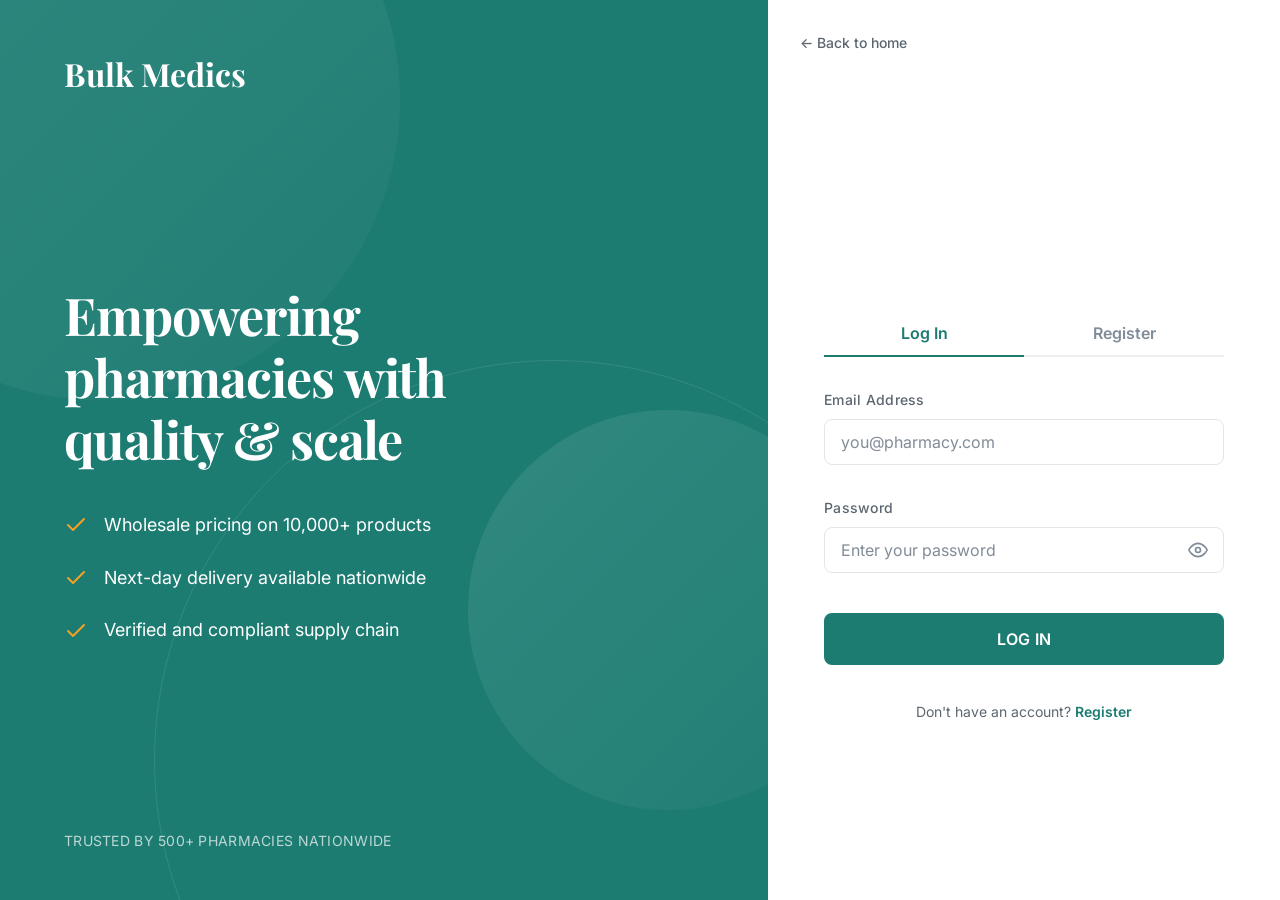
==== auth.html @ e21b6313 "feat: Bulk Medics customer platform - landing, auth & dashboard - Landing page with hero, features, " ====
<!DOCTYPE html>
<html lang="en">
<head>
  <meta charset="UTF-8">
  <meta name="viewport" content="width=device-width, initial-scale=1.0">
  <title>Authentication - Bulk Medics</title>
  <meta name="description" content="Log in or register for Bulk Medics, empowering pharmacies with quality and scale.">
  <link rel="stylesheet" href="css/variables.css">
  <link rel="stylesheet" href="css/auth.css">
</head>
<body>
  <div class="auth-layout">
    <!-- Branding Panel (Left) -->
    <div class="auth-branding">
      <div class="branding-shapes">
        <div class="shape shape-1"></div>
        <div class="shape shape-2"></div>
        <div class="shape shape-3"></div>
      </div>
      <div class="branding-content">
        <div class="branding-header">
          <a href="index.html" class="logo">
            Bulk Medics
          </a>
        </div>
        <div class="branding-main">
          <h1>Empowering pharmacies with quality &amp; scale</h1>
          <ul class="benefits-list">
            <li>
              <svg width="24" height="24" viewBox="0 0 24 24" fill="none" stroke="currentColor" stroke-width="2" stroke-linecap="round" stroke-linejoin="round"><polyline points="20 6 9 17 4 12"></polyline></svg>
              <span>Wholesale pricing on 10,000+ products</span>
            </li>
            <li>
              <svg width="24" height="24" viewBox="0 0 24 24" fill="none" stroke="currentColor" stroke-width="2" stroke-linecap="round" stroke-linejoin="round"><polyline points="20 6 9 17 4 12"></polyline></svg>
              <span>Next-day delivery available nationwide</span>
            </li>
            <li>
              <svg width="24" height="24" viewBox="0 0 24 24" fill="none" stroke="currentColor" stroke-width="2" stroke-linecap="round" stroke-linejoin="round"><polyline points="20 6 9 17 4 12"></polyline></svg>
              <span>Verified and compliant supply chain</span>
            </li>
          </ul>
        </div>
        <div class="branding-footer">
          <p>Trusted by 500+ pharmacies nationwide</p>
        </div>
      </div>
    </div>

    <!-- Form Panel (Right) -->
    <div class="auth-panel">
      <a href="index.html" class="back-link">&larr; Back to home</a>
      
      <div class="auth-form-container">
        <!-- Tabs -->
        <div class="auth-tabs">
          <button type="button" class="tab-btn active" data-target="login" id="tab-login">Log In</button>
          <button type="button" class="tab-btn" data-target="register" id="tab-register">Register</button>
          <div class="tab-indicator"></div>
        </div>

        <div class="forms-wrapper">
          <!-- Login Form -->
          <form id="login-form" class="auth-form active-form" novalidate>
            <div class="form-group">
              <label for="login-email" class="form-label">Email Address</label>
              <input type="email" id="login-email" class="form-input" placeholder="you@pharmacy.com" required>
              <div class="form-error" id="login-email-error"></div>
            </div>
            <div class="form-group">
              <label for="login-password" class="form-label">Password</label>
              <div class="password-wrapper">
                <input type="password" id="login-password" class="form-input" placeholder="Enter your password" required>
                <button type="button" class="password-toggle" tabindex="-1">
                  <svg class="icon-eye" width="20" height="20" viewBox="0 0 24 24" fill="none" stroke="currentColor" stroke-width="2" stroke-linecap="round" stroke-linejoin="round"><path d="M1 12s4-8 11-8 11 8 11 8-4 8-11 8-11-8-11-8z"></path><circle cx="12" cy="12" r="3"></circle></svg>
                  <svg class="icon-eye-off hidden" width="20" height="20" viewBox="0 0 24 24" fill="none" stroke="currentColor" stroke-width="2" stroke-linecap="round" stroke-linejoin="round"><path d="M17.94 17.94A10.07 10.07 0 0 1 12 20c-7 0-11-8-11-8a18.45 18.45 0 0 1 5.06-5.94M9.9 4.24A9.12 9.12 0 0 1 12 4c7 0 11 8 11 8a18.5 18.5 0 0 1-2.16 3.19m-6.72-1.07a3 3 0 1 1-4.24-4.24"></path><line x1="1" y1="1" x2="23" y2="23"></line></svg>
                </button>
              </div>
              <div class="form-error" id="login-password-error"></div>
            </div>
            <button type="submit" class="btn btn-primary btn-lg full-width submit-btn" id="login-submit">Log In</button>
            <p class="form-switch-text">Don't have an account? <a href="#" class="switch-to-register">Register</a></p>
          </form>

          <!-- Register Form -->
          <form id="register-form" class="auth-form" novalidate>
            <div class="form-group">
              <label for="register-name" class="form-label">Full Name</label>
              <input type="text" id="register-name" class="form-input" placeholder="Dr. John Doe" required>
              <div class="form-error" id="register-name-error"></div>
            </div>
            <div class="form-group">
              <label for="register-email" class="form-label">Email Address</label>
              <input type="email" id="register-email" class="form-input" placeholder="you@pharmacy.com" required>
              <div class="form-error" id="register-email-error"></div>
            </div>
            <div class="form-group">
              <label for="register-phone" class="form-label">Phone Number</label>
              <input type="tel" id="register-phone" class="form-input" placeholder="10-digit number" required>
              <div class="form-error" id="register-phone-error"></div>
            </div>
            <div class="form-group">
              <label for="register-password" class="form-label">Password</label>
              <div class="password-wrapper">
                <input type="password" id="register-password" class="form-input" placeholder="Min 6 characters" required>
                <button type="button" class="password-toggle" tabindex="-1">
                  <svg class="icon-eye" width="20" height="20" viewBox="0 0 24 24" fill="none" stroke="currentColor" stroke-width="2" stroke-linecap="round" stroke-linejoin="round"><path d="M1 12s4-8 11-8 11 8 11 8-4 8-11 8-11-8-11-8z"></path><circle cx="12" cy="12" r="3"></circle></svg>
                  <svg class="icon-eye-off hidden" width="20" height="20" viewBox="0 0 24 24" fill="none" stroke="currentColor" stroke-width="2" stroke-linecap="round" stroke-linejoin="round"><path d="M17.94 17.94A10.07 10.07 0 0 1 12 20c-7 0-11-8-11-8a18.45 18.45 0 0 1 5.06-5.94M9.9 4.24A9.12 9.12 0 0 1 12 4c7 0 11 8 11 8a18.5 18.5 0 0 1-2.16 3.19m-6.72-1.07a3 3 0 1 1-4.24-4.24"></path><line x1="1" y1="1" x2="23" y2="23"></line></svg>
                </button>
              </div>
              <div class="form-error" id="register-password-error"></div>
            </div>
            <div class="form-group">
              <label for="register-confirm" class="form-label">Confirm Password</label>
              <div class="password-wrapper">
                <input type="password" id="register-confirm" class="form-input" placeholder="Re-enter password" required>
                <button type="button" class="password-toggle" tabindex="-1">
                  <svg class="icon-eye" width="20" height="20" viewBox="0 0 24 24" fill="none" stroke="currentColor" stroke-width="2" stroke-linecap="round" stroke-linejoin="round"><path d="M1 12s4-8 11-8 11 8 11 8-4 8-11 8-11-8-11-8z"></path><circle cx="12" cy="12" r="3"></circle></svg>
                  <svg class="icon-eye-off hidden" width="20" height="20" viewBox="0 0 24 24" fill="none" stroke="currentColor" stroke-width="2" stroke-linecap="round" stroke-linejoin="round"><path d="M17.94 17.94A10.07 10.07 0 0 1 12 20c-7 0-11-8-11-8a18.45 18.45 0 0 1 5.06-5.94M9.9 4.24A9.12 9.12 0 0 1 12 4c7 0 11 8 11 8a18.5 18.5 0 0 1-2.16 3.19m-6.72-1.07a3 3 0 1 1-4.24-4.24"></path><line x1="1" y1="1" x2="23" y2="23"></line></svg>
                </button>
              </div>
              <div class="form-error" id="register-confirm-error"></div>
            </div>
            <button type="submit" class="btn btn-accent btn-lg full-width submit-btn" id="register-submit">Create Account</button>
            <p class="form-switch-text">Already have an account? <a href="#" class="switch-to-login">Log in</a></p>
          </form>
        </div>
      </div>
    </div>
  </div>

  <script src="js/store.js"></script>
  <script src="js/auth.js"></script>
</body>
</html>
---- css/variables.css ----
/* ============================================
   BULK MEDICS — Design System & Global Styles
   ============================================ */

@import url('https://fonts.googleapis.com/css2?family=Inter:wght@300;400;500;600;700&family=Playfair+Display:wght@500;600;700&display=swap');

/* Reset */
*, *::before, *::after {
  margin: 0;
  padding: 0;
  box-sizing: border-box;
}

:root {
  /* Colors */
  --color-primary: hsl(174, 62%, 30%);
  --color-primary-dark: hsl(174, 62%, 22%);
  --color-primary-light: hsl(174, 45%, 94%);
  --color-primary-mid: hsl(174, 40%, 85%);
  --color-accent: hsl(36, 90%, 55%);
  --color-accent-dark: hsl(36, 90%, 45%);
  --color-accent-light: hsl(36, 90%, 95%);

  --color-surface: hsl(0, 0%, 99%);
  --color-surface-alt: hsl(174, 20%, 97%);
  --color-white: #ffffff;

  --color-text: hsl(210, 20%, 15%);
  --color-text-secondary: hsl(210, 10%, 40%);
  --color-text-muted: hsl(210, 10%, 55%);
  --color-text-on-primary: #ffffff;
  --color-text-on-accent: hsl(210, 20%, 15%);

  --color-border: hsl(210, 15%, 90%);
  --color-border-light: hsl(210, 15%, 94%);

  --color-success: hsl(145, 60%, 40%);
  --color-warning: hsl(40, 90%, 50%);
  --color-error: hsl(0, 70%, 55%);
  --color-info: hsl(210, 70%, 55%);

  /* Typography */
  --font-body: 'Inter', system-ui, -apple-system, sans-serif;
  --font-heading: 'Playfair Display', Georgia, serif;

  --text-xs: 0.75rem;
  --text-sm: 0.875rem;
  --text-base: 1rem;
  --text-lg: 1.125rem;
  --text-xl: 1.25rem;
  --text-2xl: 1.5rem;
  --text-3xl: 2rem;
  --text-4xl: 2.5rem;
  --text-5xl: 3.25rem;

  --leading-tight: 1.2;
  --leading-normal: 1.6;
  --leading-relaxed: 1.8;

  --tracking-tight: -0.02em;
  --tracking-normal: 0;
  --tracking-wide: 0.02em;
  --tracking-wider: 0.05em;

  /* Spacing */
  --space-1: 0.25rem;
  --space-2: 0.5rem;
  --space-3: 0.75rem;
  --space-4: 1rem;
  --space-5: 1.25rem;
  --space-6: 1.5rem;
  --space-8: 2rem;
  --space-10: 2.5rem;
  --space-12: 3rem;
  --space-16: 4rem;
  --space-20: 5rem;
  --space-24: 6rem;

  /* Layout */
  --max-width: 1200px;
  --max-width-narrow: 800px;

  /* Borders & Radius */
  --radius-sm: 4px;
  --radius-md: 8px;
  --radius-lg: 12px;
  --radius-xl: 16px;
  --radius-full: 9999px;

  /* Shadows */
  --shadow-xs: 0 1px 2px hsla(210, 20%, 15%, 0.04);
  --shadow-sm: 0 1px 3px hsla(210, 20%, 15%, 0.06), 0 1px 2px hsla(210, 20%, 15%, 0.04);
  --shadow-md: 0 4px 6px hsla(210, 20%, 15%, 0.05), 0 2px 4px hsla(210, 20%, 15%, 0.04);
  --shadow-lg: 0 10px 15px hsla(210, 20%, 15%, 0.06), 0 4px 6px hsla(210, 20%, 15%, 0.04);
  --shadow-xl: 0 20px 25px hsla(210, 20%, 15%, 0.08), 0 8px 10px hsla(210, 20%, 15%, 0.04);

  /* Transitions */
  --transition-fast: 150ms ease;
  --transition-base: 250ms ease;
  --transition-slow: 400ms cubic-bezier(0.4, 0, 0.2, 1);
}

/* Base Elements */
html {
  scroll-behavior: smooth;
  -webkit-font-smoothing: antialiased;
  -moz-osx-font-smoothing: grayscale;
}

body {
  font-family: var(--font-body);
  font-size: var(--text-base);
  line-height: var(--leading-normal);
  color: var(--color-text);
  background-color: var(--color-surface);
}

h1, h2, h3, h4, h5, h6 {
  font-family: var(--font-heading);
  line-height: var(--leading-tight);
  letter-spacing: var(--tracking-tight);
  color: var(--color-text);
}

a {
  color: var(--color-primary);
  text-decoration: none;
  transition: color var(--transition-fast);
}

a:hover {
  color: var(--color-primary-dark);
}

img {
  max-width: 100%;
  height: auto;
  display: block;
}

ul, ol {
  list-style: none;
}

/* ---- Buttons ---- */
.btn {
  display: inline-flex;
  align-items: center;
  justify-content: center;
  gap: var(--space-2);
  padding: var(--space-3) var(--space-6);
  font-family: var(--font-body);
  font-size: var(--text-sm);
  font-weight: 600;
  letter-spacing: var(--tracking-wide);
  text-transform: uppercase;
  border: 2px solid transparent;
  border-radius: var(--radius-md);
  cursor: pointer;
  transition: all var(--transition-base);
  text-decoration: none;
  line-height: 1;
}

.btn:active { transform: scale(0.97); }

.btn-primary {
  background: var(--color-primary);
  color: var(--color-text-on-primary);
  border-color: var(--color-primary);
}
.btn-primary:hover {
  background: var(--color-primary-dark);
  border-color: var(--color-primary-dark);
  box-shadow: var(--shadow-md);
  color: var(--color-text-on-primary);
}

.btn-accent {
  background: var(--color-accent);
  color: var(--color-text-on-accent);
  border-color: var(--color-accent);
}
.btn-accent:hover {
  background: var(--color-accent-dark);
  border-color: var(--color-accent-dark);
  box-shadow: var(--shadow-md);
}

.btn-outline {
  background: transparent;
  color: var(--color-primary);
  border-color: var(--color-primary);
}
.btn-outline:hover {
  background: var(--color-primary);
  color: var(--color-text-on-primary);
}

.btn-ghost {
  background: transparent;
  color: var(--color-text-secondary);
  border-color: transparent;
}
.btn-ghost:hover {
  background: var(--color-primary-light);
  color: var(--color-primary);
}

.btn-lg {
  padding: var(--space-4) var(--space-8);
  font-size: var(--text-base);
}
.btn-sm {
  padding: var(--space-2) var(--space-4);
  font-size: var(--text-xs);
}
.btn-icon {
  width: 40px;
  height: 40px;
  padding: 0;
  border-radius: var(--radius-md);
}

/* ---- Form Elements ---- */
.form-group {
  display: flex;
  flex-direction: column;
  gap: var(--space-2);
}

.form-label {
  font-size: var(--text-sm);
  font-weight: 500;
  color: var(--color-text-secondary);
  letter-spacing: var(--tracking-wide);
}

.form-input,
.form-select,
.form-textarea {
  padding: var(--space-3) var(--space-4);
  font-family: var(--font-body);
  font-size: var(--text-base);
  color: var(--color-text);
  background: var(--color-white);
  border: 1.5px solid var(--color-border);
  border-radius: var(--radius-md);
  transition: all var(--transition-fast);
  outline: none;
  width: 100%;
}

.form-input:focus,
.form-select:focus,
.form-textarea:focus {
  border-color: var(--color-primary);
  box-shadow: 0 0 0 3px hsla(174, 62%, 30%, 0.12);
}

.form-input::placeholder {
  color: var(--color-text-muted);
}

.form-textarea {
  resize: vertical;
  min-height: 100px;
}

.form-error {
  font-size: var(--text-xs);
  color: var(--color-error);
  margin-top: var(--space-1);
}

/* ---- Cards ---- */
.card {
  background: var(--color-white);
  border-radius: var(--radius-lg);
  box-shadow: var(--shadow-sm);
  border: 1px solid var(--color-border-light);
  overflow: hidden;
  transition: all var(--transition-base);
}

.card:hover {
  box-shadow: var(--shadow-md);
}

.card-body {
  padding: var(--space-6);
}

/* ---- Badge ---- */
.badge {
  display: inline-flex;
  align-items: center;
  padding: var(--space-1) var(--space-3);
  font-size: var(--text-xs);
  font-weight: 600;
  letter-spacing: var(--tracking-wide);
  border-radius: var(--radius-full);
  text-transform: uppercase;
}

.badge-success { background: hsla(145, 60%, 40%, 0.1); color: var(--color-success); }
.badge-warning { background: hsla(40, 90%, 50%, 0.1); color: var(--color-warning); }
.badge-error { background: hsla(0, 70%, 55%, 0.1); color: var(--color-error); }
.badge-info { background: hsla(210, 70%, 55%, 0.1); color: var(--color-info); }
.badge-primary { background: var(--color-primary-light); color: var(--color-primary); }

/* ---- Layout Utilities ---- */
.container {
  width: 100%;
  max-width: var(--max-width);
  margin: 0 auto;
  padding: 0 var(--space-6);
}

.section {
  padding: var(--space-24) 0;
}

.section-title {
  font-size: var(--text-3xl);
  font-weight: 700;
  margin-bottom: var(--space-3);
}

.section-subtitle {
  font-size: var(--text-lg);
  color: var(--color-text-muted);
  max-width: 600px;
  line-height: var(--leading-relaxed);
}

.text-center { text-align: center; }
.mx-auto { margin-left: auto; margin-right: auto; }

/* ---- Scroll Reveal Animations ---- */
.reveal {
  opacity: 0;
  transform: translateY(30px);
  transition: opacity 0.7s ease, transform 0.7s ease;
}

.reveal.visible {
  opacity: 1;
  transform: translateY(0);
}

/* ---- Toast Notifications ---- */
.toast-container {
  position: fixed;
  top: var(--space-6);
  right: var(--space-6);
  z-index: 10000;
  display: flex;
  flex-direction: column;
  gap: var(--space-3);
  pointer-events: none;
}

.toast {
  pointer-events: auto;
  padding: var(--space-4) var(--space-6);
  border-radius: var(--radius-md);
  background: var(--color-white);
  box-shadow: var(--shadow-xl);
  border-left: 4px solid var(--color-primary);
  font-size: var(--text-sm);
  font-weight: 500;
  animation: toastIn 0.4s ease;
  max-width: 380px;
}

.toast.toast-success { border-left-color: var(--color-success); }
.toast.toast-error { border-left-color: var(--color-error); }
.toast.toast-warning { border-left-color: var(--color-warning); }

.toast.removing {
  animation: toastOut 0.3s ease forwards;
}

@keyframes toastIn {
  from { opacity: 0; transform: translateX(100px); }
  to { opacity: 1; transform: translateX(0); }
}

@keyframes toastOut {
  from { opacity: 1; transform: translateX(0); }
  to { opacity: 0; transform: translateX(100px); }
}

/* ---- Modal Overlay ---- */
.modal-overlay {
  position: fixed;
  inset: 0;
  background: hsla(210, 20%, 15%, 0.5);
  backdrop-filter: blur(4px);
  z-index: 9000;
  display: flex;
  align-items: center;
  justify-content: center;
  opacity: 0;
  visibility: hidden;
  transition: all var(--transition-base);
}

.modal-overlay.active {
  opacity: 1;
  visibility: visible;
}

.modal {
  background: var(--color-white);
  border-radius: var(--radius-xl);
  box-shadow: var(--shadow-xl);
  width: 90%;
  max-width: 560px;
  max-height: 90vh;
  overflow-y: auto;
  transform: scale(0.92) translateY(20px);
  transition: transform var(--transition-slow);
}

.modal-overlay.active .modal {
  transform: scale(1) translateY(0);
}

.modal-header {
  padding: var(--space-6) var(--space-6) 0;
  display: flex;
  justify-content: space-between;
  align-items: center;
}

.modal-header h3 {
  font-size: var(--text-xl);
  font-weight: 700;
}

.modal-body {
  padding: var(--space-6);
}

.modal-footer {
  padding: 0 var(--space-6) var(--space-6);
  display: flex;
  gap: var(--space-3);
  justify-content: flex-end;
}

.modal-close {
  background: none;
  border: none;
  cursor: pointer;
  color: var(--color-text-muted);
  padding: var(--space-2);
  border-radius: var(--radius-sm);
  transition: all var(--transition-fast);
  display: flex;
  align-items: center;
  justify-content: center;
}

.modal-close:hover {
  background: var(--color-surface-alt);
  color: var(--color-text);
}

/* ---- Responsive ---- */
@media (max-width: 768px) {
  :root {
    --text-5xl: 2.25rem;
    --text-4xl: 2rem;
    --text-3xl: 1.75rem;
  }

  .section {
    padding: var(--space-16) 0;
  }

  .container {
    padding: 0 var(--space-4);
  }

  .modal {
    width: 95%;
  }
}
---- css/auth.css ----
/* ============================================
   BULK MEDICS — Auth Page Styles
   ============================================ */

body {
  margin: 0;
  overflow-x: hidden;
}

.auth-layout {
  display: flex;
  min-height: 100vh;
  width: 100%;
}

/* ---- Branding Panel (Left - 60%) ---- */
.auth-branding {
  flex: 0 0 60%;
  background: var(--color-primary);
  color: var(--color-text-on-primary);
  position: relative;
  overflow: hidden;
  display: flex;
  flex-direction: column;
  padding: var(--space-12) var(--space-16);
  z-index: 1;
}

/* Subtle abstract pattern/shapes */
.branding-shapes {
  position: absolute;
  inset: 0;
  z-index: -1;
  overflow: hidden;
}

.shape {
  position: absolute;
  border-radius: 50%;
  background: linear-gradient(135deg, hsla(174, 45%, 94%, 0.1), hsla(174, 45%, 94%, 0.02));
}

.shape-1 {
  width: 600px;
  height: 600px;
  top: -200px;
  left: -200px;
}

.shape-2 {
  width: 400px;
  height: 400px;
  bottom: 10%;
  right: -100px;
}

.shape-3 {
  width: 800px;
  height: 800px;
  top: 40%;
  left: 20%;
  border: 1px solid hsla(174, 45%, 94%, 0.1);
  background: transparent;
}

.branding-content {
  display: flex;
  flex-direction: column;
  height: 100%;
  z-index: 2;
}

.branding-header .logo {
  font-family: var(--font-heading);
  font-size: var(--text-3xl);
  font-weight: 700;
  color: var(--color-white);
  text-decoration: none;
}

.branding-main {
  flex-grow: 1;
  display: flex;
  flex-direction: column;
  justify-content: center;
  max-width: 500px;
}

.branding-main h1 {
  font-size: var(--text-5xl);
  color: var(--color-white);
  margin-bottom: var(--space-10);
  line-height: var(--leading-tight);
}

.benefits-list {
  display: flex;
  flex-direction: column;
  gap: var(--space-6);
}

.benefits-list li {
  display: flex;
  align-items: center;
  gap: var(--space-4);
  font-size: var(--text-lg);
}

.benefits-list svg {
  color: var(--color-accent);
  flex-shrink: 0;
}

.branding-footer p {
  font-size: var(--text-sm);
  color: hsla(0, 0%, 100%, 0.7);
  letter-spacing: var(--tracking-wide);
  text-transform: uppercase;
}

/* ---- Form Panel (Right - 40%) ---- */
.auth-panel {
  flex: 0 0 40%;
  background: var(--color-white);
  display: flex;
  flex-direction: column;
  position: relative;
  padding: var(--space-8);
  min-height: 100vh;
}

.back-link {
  font-size: var(--text-sm);
  color: var(--color-text-secondary);
  font-weight: 500;
  display: inline-block;
  margin-bottom: auto;
}

.back-link:hover {
  color: var(--color-primary);
}

.auth-form-container {
  width: 100%;
  max-width: 400px;
  margin: auto;
  padding: var(--space-8) 0;
}

/* ---- Tabs ---- */
.auth-tabs {
  display: flex;
  position: relative;
  margin-bottom: var(--space-8);
  border-bottom: 2px solid var(--color-border-light);
}

.tab-btn {
  flex: 1;
  background: none;
  border: none;
  padding: var(--space-3) 0;
  font-family: var(--font-body);
  font-size: var(--text-base);
  font-weight: 600;
  color: var(--color-text-muted);
  cursor: pointer;
  transition: color var(--transition-fast);
}

.tab-btn.active {
  color: var(--color-primary);
}

.tab-indicator {
  position: absolute;
  bottom: -2px;
  left: 0;
  height: 2px;
  width: 50%;
  background: var(--color-primary);
  transition: transform var(--transition-base);
}

.tab-btn[data-target="register"].active ~ .tab-indicator {
  transform: translateX(100%);
}

/* ---- Forms ---- */
.forms-wrapper {
  position: relative;
  overflow: hidden;
}

.auth-form {
  display: flex;
  flex-direction: column;
  gap: var(--space-5);
  opacity: 0;
  visibility: hidden;
  position: absolute;
  top: 0;
  left: 0;
  width: 100%;
  transition: opacity 0.3s ease, transform 0.3s ease, visibility 0s linear 0.3s;
  transform: translateX(20px);
}

.auth-form.active-form {
  opacity: 1;
  visibility: visible;
  position: relative;
  transform: translateX(0);
  transition: opacity 0.3s ease, transform 0.3s ease, visibility 0s linear;
}

.auth-form:not(.active-form) {
  pointer-events: none;
}

.full-width {
  width: 100%;
  margin-top: var(--space-2);
}

.form-switch-text {
  text-align: center;
  font-size: var(--text-sm);
  color: var(--color-text-secondary);
  margin-top: var(--space-4);
}

.form-switch-text a {
  font-weight: 600;
}

/* ---- Password Toggle ---- */
.password-wrapper {
  position: relative;
  display: flex;
  align-items: center;
}

.password-wrapper .form-input {
  padding-right: var(--space-12);
}

.password-toggle {
  position: absolute;
  right: var(--space-3);
  background: none;
  border: none;
  color: var(--color-text-muted);
  cursor: pointer;
  padding: var(--space-1);
  display: flex;
  align-items: center;
  justify-content: center;
  transition: color var(--transition-fast);
}

.password-toggle:hover, .password-toggle:focus {
  color: var(--color-text);
  outline: none;
}

.password-toggle svg {
  pointer-events: none;
}

.hidden {
  display: none !important;
}

/* Loading State for Buttons */
.submit-btn {
  position: relative;
}

.submit-btn.loading {
  color: transparent !important;
  pointer-events: none;
}

.submit-btn.loading::after {
  content: "";
  position: absolute;
  width: 20px;
  height: 20px;
  border: 2px solid rgba(255, 255, 255, 0.3);
  border-radius: 50%;
  border-top-color: #fff;
  animation: spin 0.8s linear infinite;
  top: 50%;
  left: 50%;
  transform: translate(-50%, -50%);
}

@keyframes spin {
  to { transform: translate(-50%, -50%) rotate(360deg); }
}

/* Input error state */
.form-input.error {
  border-color: var(--color-error);
  box-shadow: 0 0 0 3px hsla(0, 70%, 55%, 0.1);
}

/* ---- Responsive ---- */
@media (max-width: 900px) {
  .auth-branding {
    flex: 0 0 50%;
    padding: var(--space-8);
  }
  .auth-panel {
    flex: 0 0 50%;
    padding: var(--space-6);
  }
}

@media (max-width: 768px) {
  .auth-layout {
    flex-direction: column;
  }
  
  .auth-branding {
    flex: none;
    padding: var(--space-8) var(--space-6);
    min-height: auto;
  }
  
  .branding-main h1 {
    font-size: var(--text-3xl);
    margin-bottom: var(--space-6);
  }
  
  .benefits-list {
    display: none; /* Hide on mobile to save space */
  }
  
  .branding-footer {
    display: none;
  }
  
  .auth-panel {
    flex: 1;
    border-radius: var(--radius-xl) var(--radius-xl) 0 0;
    margin-top: -20px;
    z-index: 2;
    padding: var(--space-8) var(--space-6);
  }
  
  .back-link {
    position: absolute;
    top: var(--space-4);
    right: var(--space-6);
  }
}
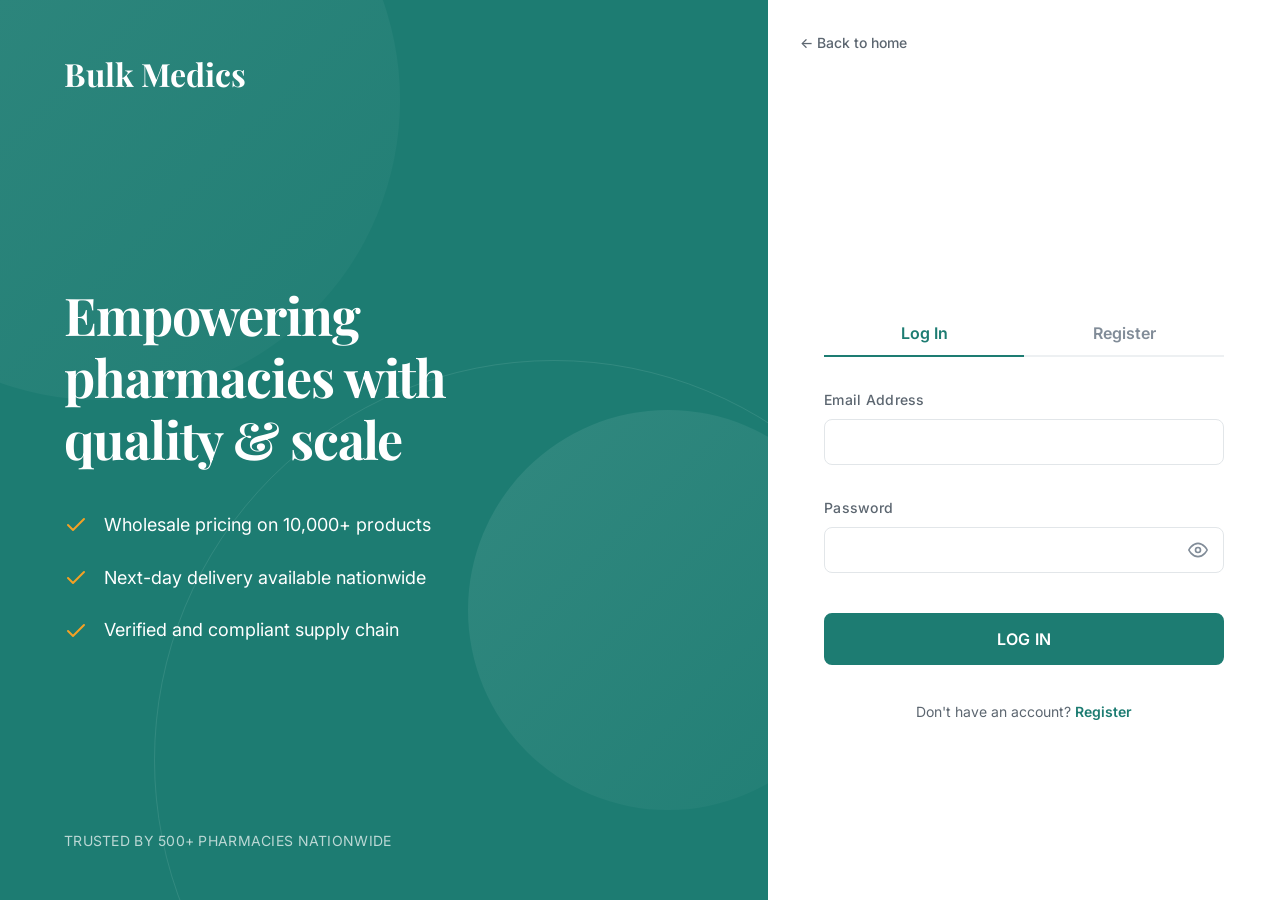
==== commit 0c972c3b: "fix: remove all example/placeholder text from forms and testimonials" ====
--- a/auth.html
+++ b/auth.html
@@ -63,13 +63,13 @@
           <form id="login-form" class="auth-form active-form" novalidate>
             <div class="form-group">
               <label for="login-email" class="form-label">Email Address</label>
-              <input type="email" id="login-email" class="form-input" placeholder="you@pharmacy.com" required>
+              <input type="email" id="login-email" class="form-input" placeholder="" required>
               <div class="form-error" id="login-email-error"></div>
             </div>
             <div class="form-group">
               <label for="login-password" class="form-label">Password</label>
               <div class="password-wrapper">
-                <input type="password" id="login-password" class="form-input" placeholder="Enter your password" required>
+                <input type="password" id="login-password" class="form-input" placeholder="" required>
                 <button type="button" class="password-toggle" tabindex="-1">
                   <svg class="icon-eye" width="20" height="20" viewBox="0 0 24 24" fill="none" stroke="currentColor" stroke-width="2" stroke-linecap="round" stroke-linejoin="round"><path d="M1 12s4-8 11-8 11 8 11 8-4 8-11 8-11-8-11-8z"></path><circle cx="12" cy="12" r="3"></circle></svg>
                   <svg class="icon-eye-off hidden" width="20" height="20" viewBox="0 0 24 24" fill="none" stroke="currentColor" stroke-width="2" stroke-linecap="round" stroke-linejoin="round"><path d="M17.94 17.94A10.07 10.07 0 0 1 12 20c-7 0-11-8-11-8a18.45 18.45 0 0 1 5.06-5.94M9.9 4.24A9.12 9.12 0 0 1 12 4c7 0 11 8 11 8a18.5 18.5 0 0 1-2.16 3.19m-6.72-1.07a3 3 0 1 1-4.24-4.24"></path><line x1="1" y1="1" x2="23" y2="23"></line></svg>
@@ -85,23 +85,23 @@
           <form id="register-form" class="auth-form" novalidate>
             <div class="form-group">
               <label for="register-name" class="form-label">Full Name</label>
-              <input type="text" id="register-name" class="form-input" placeholder="Dr. John Doe" required>
+              <input type="text" id="register-name" class="form-input" placeholder="" required>
               <div class="form-error" id="register-name-error"></div>
             </div>
             <div class="form-group">
               <label for="register-email" class="form-label">Email Address</label>
-              <input type="email" id="register-email" class="form-input" placeholder="you@pharmacy.com" required>
+              <input type="email" id="register-email" class="form-input" placeholder="" required>
               <div class="form-error" id="register-email-error"></div>
             </div>
             <div class="form-group">
               <label for="register-phone" class="form-label">Phone Number</label>
-              <input type="tel" id="register-phone" class="form-input" placeholder="10-digit number" required>
+              <input type="tel" id="register-phone" class="form-input" placeholder="" required>
               <div class="form-error" id="register-phone-error"></div>
             </div>
             <div class="form-group">
               <label for="register-password" class="form-label">Password</label>
               <div class="password-wrapper">
-                <input type="password" id="register-password" class="form-input" placeholder="Min 6 characters" required>
+                <input type="password" id="register-password" class="form-input" placeholder="" required>
                 <button type="button" class="password-toggle" tabindex="-1">
                   <svg class="icon-eye" width="20" height="20" viewBox="0 0 24 24" fill="none" stroke="currentColor" stroke-width="2" stroke-linecap="round" stroke-linejoin="round"><path d="M1 12s4-8 11-8 11 8 11 8-4 8-11 8-11-8-11-8z"></path><circle cx="12" cy="12" r="3"></circle></svg>
                   <svg class="icon-eye-off hidden" width="20" height="20" viewBox="0 0 24 24" fill="none" stroke="currentColor" stroke-width="2" stroke-linecap="round" stroke-linejoin="round"><path d="M17.94 17.94A10.07 10.07 0 0 1 12 20c-7 0-11-8-11-8a18.45 18.45 0 0 1 5.06-5.94M9.9 4.24A9.12 9.12 0 0 1 12 4c7 0 11 8 11 8a18.5 18.5 0 0 1-2.16 3.19m-6.72-1.07a3 3 0 1 1-4.24-4.24"></path><line x1="1" y1="1" x2="23" y2="23"></line></svg>
@@ -112,7 +112,7 @@
             <div class="form-group">
               <label for="register-confirm" class="form-label">Confirm Password</label>
               <div class="password-wrapper">
-                <input type="password" id="register-confirm" class="form-input" placeholder="Re-enter password" required>
+                <input type="password" id="register-confirm" class="form-input" placeholder="" required>
                 <button type="button" class="password-toggle" tabindex="-1">
                   <svg class="icon-eye" width="20" height="20" viewBox="0 0 24 24" fill="none" stroke="currentColor" stroke-width="2" stroke-linecap="round" stroke-linejoin="round"><path d="M1 12s4-8 11-8 11 8 11 8-4 8-11 8-11-8-11-8z"></path><circle cx="12" cy="12" r="3"></circle></svg>
                   <svg class="icon-eye-off hidden" width="20" height="20" viewBox="0 0 24 24" fill="none" stroke="currentColor" stroke-width="2" stroke-linecap="round" stroke-linejoin="round"><path d="M17.94 17.94A10.07 10.07 0 0 1 12 20c-7 0-11-8-11-8a18.45 18.45 0 0 1 5.06-5.94M9.9 4.24A9.12 9.12 0 0 1 12 4c7 0 11 8 11 8a18.5 18.5 0 0 1-2.16 3.19m-6.72-1.07a3 3 0 1 1-4.24-4.24"></path><line x1="1" y1="1" x2="23" y2="23"></line></svg>
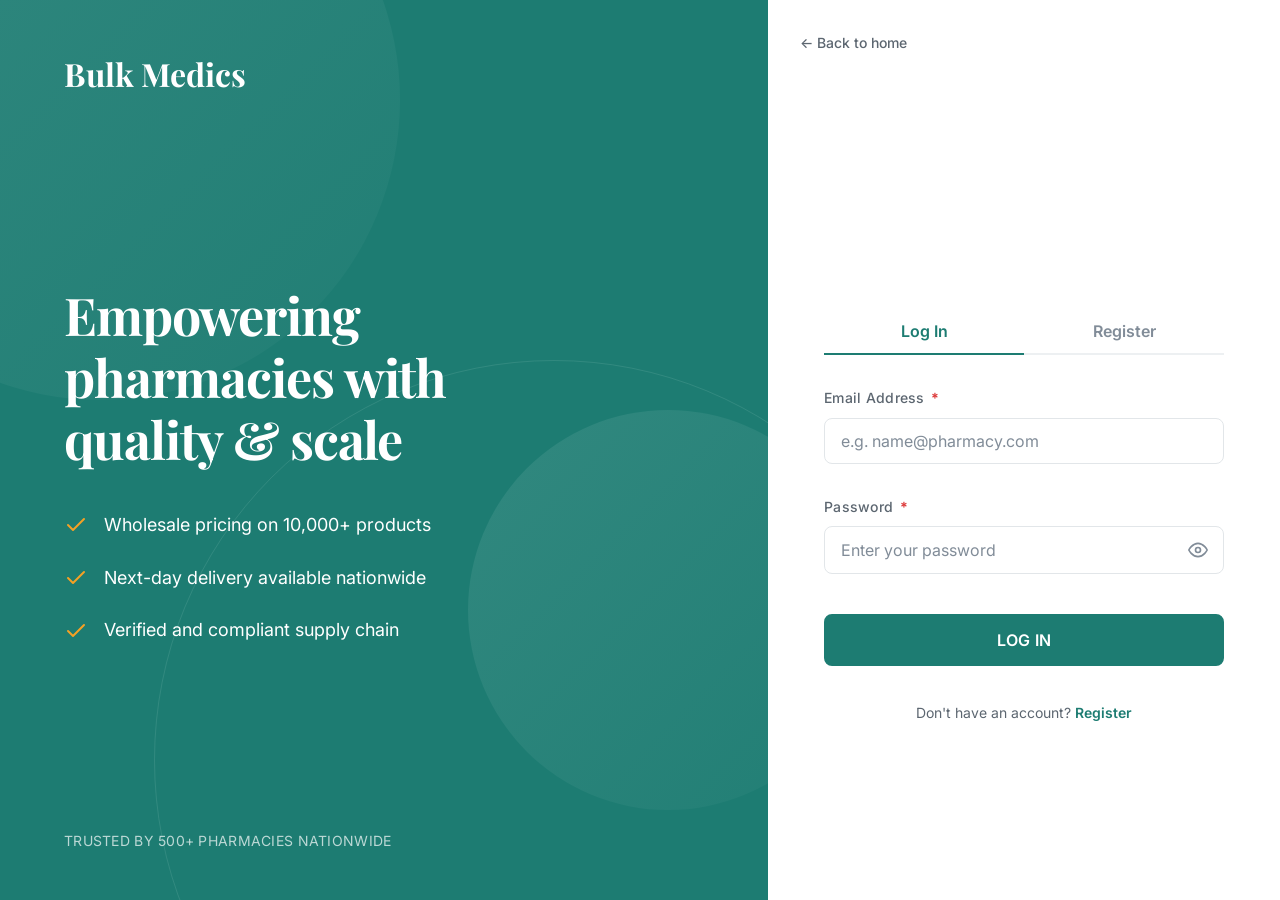
==== commit a1489d20: "Add international country code selector, WhatsApp number field, and mandatory field validation - Add" ====
--- a/auth.html
+++ b/auth.html
@@ -62,14 +62,14 @@
           <!-- Login Form -->
           <form id="login-form" class="auth-form active-form" novalidate>
             <div class="form-group">
-              <label for="login-email" class="form-label">Email Address</label>
-              <input type="email" id="login-email" class="form-input" placeholder="" required>
+              <label for="login-email" class="form-label">Email Address <span class="required-star">*</span></label>
+              <input type="email" id="login-email" class="form-input" placeholder="e.g. name@pharmacy.com" required>
               <div class="form-error" id="login-email-error"></div>
             </div>
             <div class="form-group">
-              <label for="login-password" class="form-label">Password</label>
+              <label for="login-password" class="form-label">Password <span class="required-star">*</span></label>
               <div class="password-wrapper">
-                <input type="password" id="login-password" class="form-input" placeholder="" required>
+                <input type="password" id="login-password" class="form-input" placeholder="Enter your password" required>
                 <button type="button" class="password-toggle" tabindex="-1">
                   <svg class="icon-eye" width="20" height="20" viewBox="0 0 24 24" fill="none" stroke="currentColor" stroke-width="2" stroke-linecap="round" stroke-linejoin="round"><path d="M1 12s4-8 11-8 11 8 11 8-4 8-11 8-11-8-11-8z"></path><circle cx="12" cy="12" r="3"></circle></svg>
                   <svg class="icon-eye-off hidden" width="20" height="20" viewBox="0 0 24 24" fill="none" stroke="currentColor" stroke-width="2" stroke-linecap="round" stroke-linejoin="round"><path d="M17.94 17.94A10.07 10.07 0 0 1 12 20c-7 0-11-8-11-8a18.45 18.45 0 0 1 5.06-5.94M9.9 4.24A9.12 9.12 0 0 1 12 4c7 0 11 8 11 8a18.5 18.5 0 0 1-2.16 3.19m-6.72-1.07a3 3 0 1 1-4.24-4.24"></path><line x1="1" y1="1" x2="23" y2="23"></line></svg>
@@ -84,24 +84,90 @@
           <!-- Register Form -->
           <form id="register-form" class="auth-form" novalidate>
             <div class="form-group">
-              <label for="register-name" class="form-label">Full Name</label>
-              <input type="text" id="register-name" class="form-input" placeholder="" required>
+              <label for="register-name" class="form-label">Full Name <span class="required-star">*</span></label>
+              <input type="text" id="register-name" class="form-input" placeholder="e.g. Dr. Rajesh Patel" required>
               <div class="form-error" id="register-name-error"></div>
             </div>
             <div class="form-group">
-              <label for="register-email" class="form-label">Email Address</label>
-              <input type="email" id="register-email" class="form-input" placeholder="" required>
+              <label for="register-email" class="form-label">Email Address <span class="required-star">*</span></label>
+              <input type="email" id="register-email" class="form-input" placeholder="e.g. rajesh@patelpharmacy.com" required>
               <div class="form-error" id="register-email-error"></div>
             </div>
             <div class="form-group">
-              <label for="register-phone" class="form-label">Phone Number</label>
-              <input type="tel" id="register-phone" class="form-input" placeholder="" required>
+              <label for="register-phone" class="form-label">Phone Number <span class="required-star">*</span></label>
+              <div class="phone-input-group">
+                <select id="register-phone-code" class="country-code-select" aria-label="Phone Country Code" required>
+                  <option value="+91" selected>🇮🇳 +91 (IN)</option>
+                  <option value="+1">🇺🇸 +1 (US)</option>
+                  <option value="+44">🇬🇧 +44 (UK)</option>
+                  <option value="+971">🇦🇪 +971 (AE)</option>
+                  <option value="+966">🇸🇦 +966 (SA)</option>
+                  <option value="+65">🇸🇬 +65 (SG)</option>
+                  <option value="+61">🇦🇺 +61 (AU)</option>
+                  <option value="+1">🇨🇦 +1 (CA)</option>
+                  <option value="+49">🇩🇪 +49 (DE)</option>
+                  <option value="+33">🇫🇷 +33 (FR)</option>
+                  <option value="+81">🇯🇵 +81 (JP)</option>
+                  <option value="+27">🇿🇦 +27 (ZA)</option>
+                  <option value="+234">🇳🇬 +234 (NG)</option>
+                  <option value="+55">🇧🇷 +55 (BR)</option>
+                  <option value="+60">🇲🇾 +60 (MY)</option>
+                  <option value="+62">🇮🇩 +62 (ID)</option>
+                  <option value="+880">🇧🇩 +880 (BD)</option>
+                  <option value="+94">🇱🇰 +94 (LK)</option>
+                  <option value="+977">🇳🇵 +977 (NP)</option>
+                  <option value="+92">🇵🇰 +92 (PK)</option>
+                  <option value="+254">🇰🇪 +254 (KE)</option>
+                  <option value="+63">🇵🇭 +63 (PH)</option>
+                  <option value="+34">🇪🇸 +34 (ES)</option>
+                  <option value="+39">🇮🇹 +39 (IT)</option>
+                  <option value="+86">🇨🇳 +86 (CN)</option>
+                </select>
+                <input type="tel" id="register-phone" class="form-input phone-number-input" placeholder="e.g. 9876543210" required>
+              </div>
               <div class="form-error" id="register-phone-error"></div>
             </div>
             <div class="form-group">
-              <label for="register-password" class="form-label">Password</label>
+              <div class="label-with-action">
+                <label for="register-whatsapp" class="form-label">WhatsApp Number <span class="required-star">*</span></label>
+                <button type="button" class="btn-copy-phone" id="btn-same-as-phone">Same as phone</button>
+              </div>
+              <div class="phone-input-group">
+                <select id="register-whatsapp-code" class="country-code-select" aria-label="WhatsApp Country Code" required>
+                  <option value="+91" selected>🇮🇳 +91 (IN)</option>
+                  <option value="+1">🇺🇸 +1 (US)</option>
+                  <option value="+44">🇬🇧 +44 (UK)</option>
+                  <option value="+971">🇦🇪 +971 (AE)</option>
+                  <option value="+966">🇸🇦 +966 (SA)</option>
+                  <option value="+65">🇸🇬 +65 (SG)</option>
+                  <option value="+61">🇦🇺 +61 (AU)</option>
+                  <option value="+1">🇨🇦 +1 (CA)</option>
+                  <option value="+49">🇩🇪 +49 (DE)</option>
+                  <option value="+33">🇫🇷 +33 (FR)</option>
+                  <option value="+81">🇯🇵 +81 (JP)</option>
+                  <option value="+27">🇿🇦 +27 (ZA)</option>
+                  <option value="+234">🇳🇬 +234 (NG)</option>
+                  <option value="+55">🇧🇷 +55 (BR)</option>
+                  <option value="+60">🇲🇾 +60 (MY)</option>
+                  <option value="+62">🇮🇩 +62 (ID)</option>
+                  <option value="+880">🇧🇩 +880 (BD)</option>
+                  <option value="+94">🇱🇰 +94 (LK)</option>
+                  <option value="+977">🇳🇵 +977 (NP)</option>
+                  <option value="+92">🇵🇰 +92 (PK)</option>
+                  <option value="+254">🇰🇪 +254 (KE)</option>
+                  <option value="+63">🇵🇭 +63 (PH)</option>
+                  <option value="+34">🇪🇸 +34 (ES)</option>
+                  <option value="+39">🇮🇹 +39 (IT)</option>
+                  <option value="+86">🇨🇳 +86 (CN)</option>
+                </select>
+                <input type="tel" id="register-whatsapp" class="form-input phone-number-input" placeholder="e.g. 9876543210" required>
+              </div>
+              <div class="form-error" id="register-whatsapp-error"></div>
+            </div>
+            <div class="form-group">
+              <label for="register-password" class="form-label">Password <span class="required-star">*</span></label>
               <div class="password-wrapper">
-                <input type="password" id="register-password" class="form-input" placeholder="" required>
+                <input type="password" id="register-password" class="form-input" placeholder="Min 6 characters" required>
                 <button type="button" class="password-toggle" tabindex="-1">
                   <svg class="icon-eye" width="20" height="20" viewBox="0 0 24 24" fill="none" stroke="currentColor" stroke-width="2" stroke-linecap="round" stroke-linejoin="round"><path d="M1 12s4-8 11-8 11 8 11 8-4 8-11 8-11-8-11-8z"></path><circle cx="12" cy="12" r="3"></circle></svg>
                   <svg class="icon-eye-off hidden" width="20" height="20" viewBox="0 0 24 24" fill="none" stroke="currentColor" stroke-width="2" stroke-linecap="round" stroke-linejoin="round"><path d="M17.94 17.94A10.07 10.07 0 0 1 12 20c-7 0-11-8-11-8a18.45 18.45 0 0 1 5.06-5.94M9.9 4.24A9.12 9.12 0 0 1 12 4c7 0 11 8 11 8a18.5 18.5 0 0 1-2.16 3.19m-6.72-1.07a3 3 0 1 1-4.24-4.24"></path><line x1="1" y1="1" x2="23" y2="23"></line></svg>
@@ -110,9 +176,9 @@
               <div class="form-error" id="register-password-error"></div>
             </div>
             <div class="form-group">
-              <label for="register-confirm" class="form-label">Confirm Password</label>
+              <label for="register-confirm" class="form-label">Confirm Password <span class="required-star">*</span></label>
               <div class="password-wrapper">
-                <input type="password" id="register-confirm" class="form-input" placeholder="" required>
+                <input type="password" id="register-confirm" class="form-input" placeholder="Repeat your password" required>
                 <button type="button" class="password-toggle" tabindex="-1">
                   <svg class="icon-eye" width="20" height="20" viewBox="0 0 24 24" fill="none" stroke="currentColor" stroke-width="2" stroke-linecap="round" stroke-linejoin="round"><path d="M1 12s4-8 11-8 11 8 11 8-4 8-11 8-11-8-11-8z"></path><circle cx="12" cy="12" r="3"></circle></svg>
                   <svg class="icon-eye-off hidden" width="20" height="20" viewBox="0 0 24 24" fill="none" stroke="currentColor" stroke-width="2" stroke-linecap="round" stroke-linejoin="round"><path d="M17.94 17.94A10.07 10.07 0 0 1 12 20c-7 0-11-8-11-8a18.45 18.45 0 0 1 5.06-5.94M9.9 4.24A9.12 9.12 0 0 1 12 4c7 0 11 8 11 8a18.5 18.5 0 0 1-2.16 3.19m-6.72-1.07a3 3 0 1 1-4.24-4.24"></path><line x1="1" y1="1" x2="23" y2="23"></line></svg>
--- a/css/auth.css
+++ b/css/auth.css
@@ -235,6 +235,77 @@
   font-weight: 600;
 }
 
+/* ---- Required Star ---- */
+.required-star {
+  color: var(--color-error, #ef4444);
+  font-weight: 700;
+  margin-left: 2px;
+}
+
+/* ---- Label with Action ---- */
+.label-with-action {
+  display: flex;
+  justify-content: space-between;
+  align-items: center;
+  margin-bottom: var(--space-1);
+}
+
+.btn-copy-phone {
+  background: none;
+  border: none;
+  color: var(--color-primary);
+  font-family: var(--font-body);
+  font-size: var(--text-xs);
+  font-weight: 600;
+  cursor: pointer;
+  padding: 2px 4px;
+  border-radius: var(--radius-sm);
+  text-decoration: underline;
+  text-underline-offset: 2px;
+  transition: all var(--transition-fast);
+}
+
+.btn-copy-phone:hover {
+  color: var(--color-primary-dark);
+  background-color: var(--color-primary-light);
+}
+
+/* ---- Phone Input Group ---- */
+.phone-input-group {
+  display: flex;
+  gap: 8px;
+  align-items: stretch;
+}
+
+.country-code-select {
+  flex: 0 0 115px;
+  padding: var(--space-3) var(--space-2);
+  font-family: var(--font-body);
+  font-size: 0.875rem;
+  font-weight: 500;
+  color: var(--color-text);
+  background-color: var(--color-white);
+  border: 1.5px solid var(--color-border);
+  border-radius: var(--radius-md);
+  outline: none;
+  cursor: pointer;
+  transition: all var(--transition-fast);
+  height: 48px;
+  box-sizing: border-box;
+}
+
+.country-code-select:focus {
+  border-color: var(--color-primary);
+  box-shadow: 0 0 0 3px hsla(174, 62%, 30%, 0.12);
+}
+
+.phone-number-input {
+  flex: 1;
+  min-width: 0;
+  height: 48px;
+  box-sizing: border-box;
+}
+
 /* ---- Password Toggle ---- */
 .password-wrapper {
   position: relative;
@@ -244,6 +315,8 @@
 
 .password-wrapper .form-input {
   padding-right: var(--space-12);
+  height: 48px;
+  box-sizing: border-box;
 }
 
 .password-toggle {
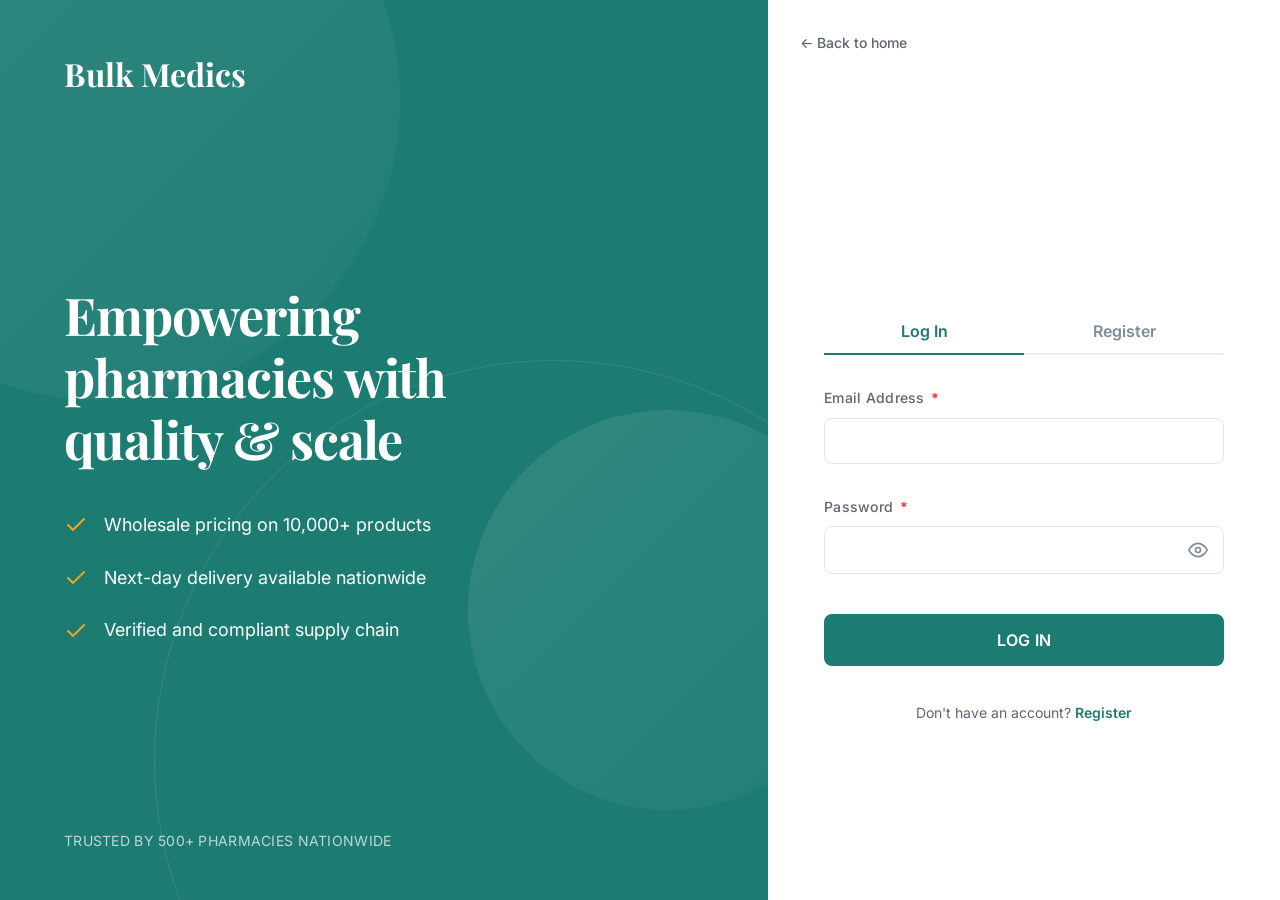
==== commit cf386a9e: "Remove all placeholder text from input fields across entire project - Cleared placeholders from all " ====
--- a/auth.html
+++ b/auth.html
@@ -63,13 +63,13 @@
           <form id="login-form" class="auth-form active-form" novalidate>
             <div class="form-group">
               <label for="login-email" class="form-label">Email Address <span class="required-star">*</span></label>
-              <input type="email" id="login-email" class="form-input" placeholder="e.g. name@pharmacy.com" required>
+              <input type="email" id="login-email" class="form-input" required>
               <div class="form-error" id="login-email-error"></div>
             </div>
             <div class="form-group">
               <label for="login-password" class="form-label">Password <span class="required-star">*</span></label>
               <div class="password-wrapper">
-                <input type="password" id="login-password" class="form-input" placeholder="Enter your password" required>
+                <input type="password" id="login-password" class="form-input" required>
                 <button type="button" class="password-toggle" tabindex="-1">
                   <svg class="icon-eye" width="20" height="20" viewBox="0 0 24 24" fill="none" stroke="currentColor" stroke-width="2" stroke-linecap="round" stroke-linejoin="round"><path d="M1 12s4-8 11-8 11 8 11 8-4 8-11 8-11-8-11-8z"></path><circle cx="12" cy="12" r="3"></circle></svg>
                   <svg class="icon-eye-off hidden" width="20" height="20" viewBox="0 0 24 24" fill="none" stroke="currentColor" stroke-width="2" stroke-linecap="round" stroke-linejoin="round"><path d="M17.94 17.94A10.07 10.07 0 0 1 12 20c-7 0-11-8-11-8a18.45 18.45 0 0 1 5.06-5.94M9.9 4.24A9.12 9.12 0 0 1 12 4c7 0 11 8 11 8a18.5 18.5 0 0 1-2.16 3.19m-6.72-1.07a3 3 0 1 1-4.24-4.24"></path><line x1="1" y1="1" x2="23" y2="23"></line></svg>
@@ -85,45 +85,20 @@
           <form id="register-form" class="auth-form" novalidate>
             <div class="form-group">
               <label for="register-name" class="form-label">Full Name <span class="required-star">*</span></label>
-              <input type="text" id="register-name" class="form-input" placeholder="e.g. Dr. Rajesh Patel" required>
+              <input type="text" id="register-name" class="form-input" required>
               <div class="form-error" id="register-name-error"></div>
             </div>
             <div class="form-group">
               <label for="register-email" class="form-label">Email Address <span class="required-star">*</span></label>
-              <input type="email" id="register-email" class="form-input" placeholder="e.g. rajesh@patelpharmacy.com" required>
+              <input type="email" id="register-email" class="form-input" required>
               <div class="form-error" id="register-email-error"></div>
             </div>
             <div class="form-group">
               <label for="register-phone" class="form-label">Phone Number <span class="required-star">*</span></label>
               <div class="phone-input-group">
-                <select id="register-phone-code" class="country-code-select" aria-label="Phone Country Code" required>
-                  <option value="+91" selected>🇮🇳 +91 (IN)</option>
-                  <option value="+1">🇺🇸 +1 (US)</option>
-                  <option value="+44">🇬🇧 +44 (UK)</option>
-                  <option value="+971">🇦🇪 +971 (AE)</option>
-                  <option value="+966">🇸🇦 +966 (SA)</option>
-                  <option value="+65">🇸🇬 +65 (SG)</option>
-                  <option value="+61">🇦🇺 +61 (AU)</option>
-                  <option value="+1">🇨🇦 +1 (CA)</option>
-                  <option value="+49">🇩🇪 +49 (DE)</option>
-                  <option value="+33">🇫🇷 +33 (FR)</option>
-                  <option value="+81">🇯🇵 +81 (JP)</option>
-                  <option value="+27">🇿🇦 +27 (ZA)</option>
-                  <option value="+234">🇳🇬 +234 (NG)</option>
-                  <option value="+55">🇧🇷 +55 (BR)</option>
-                  <option value="+60">🇲🇾 +60 (MY)</option>
-                  <option value="+62">🇮🇩 +62 (ID)</option>
-                  <option value="+880">🇧🇩 +880 (BD)</option>
-                  <option value="+94">🇱🇰 +94 (LK)</option>
-                  <option value="+977">🇳🇵 +977 (NP)</option>
-                  <option value="+92">🇵🇰 +92 (PK)</option>
-                  <option value="+254">🇰🇪 +254 (KE)</option>
-                  <option value="+63">🇵🇭 +63 (PH)</option>
-                  <option value="+34">🇪🇸 +34 (ES)</option>
-                  <option value="+39">🇮🇹 +39 (IT)</option>
-                  <option value="+86">🇨🇳 +86 (CN)</option>
-                </select>
-                <input type="tel" id="register-phone" class="form-input phone-number-input" placeholder="e.g. 9876543210" required>
+                <div id="phone-country-picker" class="country-picker-container"></div>
+                <input type="hidden" id="register-phone-code" value="+91">
+                <input type="tel" id="register-phone" class="form-input phone-number-input" required>
               </div>
               <div class="form-error" id="register-phone-error"></div>
             </div>
@@ -133,41 +108,16 @@
                 <button type="button" class="btn-copy-phone" id="btn-same-as-phone">Same as phone</button>
               </div>
               <div class="phone-input-group">
-                <select id="register-whatsapp-code" class="country-code-select" aria-label="WhatsApp Country Code" required>
-                  <option value="+91" selected>🇮🇳 +91 (IN)</option>
-                  <option value="+1">🇺🇸 +1 (US)</option>
-                  <option value="+44">🇬🇧 +44 (UK)</option>
-                  <option value="+971">🇦🇪 +971 (AE)</option>
-                  <option value="+966">🇸🇦 +966 (SA)</option>
-                  <option value="+65">🇸🇬 +65 (SG)</option>
-                  <option value="+61">🇦🇺 +61 (AU)</option>
-                  <option value="+1">🇨🇦 +1 (CA)</option>
-                  <option value="+49">🇩🇪 +49 (DE)</option>
-                  <option value="+33">🇫🇷 +33 (FR)</option>
-                  <option value="+81">🇯🇵 +81 (JP)</option>
-                  <option value="+27">🇿🇦 +27 (ZA)</option>
-                  <option value="+234">🇳🇬 +234 (NG)</option>
-                  <option value="+55">🇧🇷 +55 (BR)</option>
-                  <option value="+60">🇲🇾 +60 (MY)</option>
-                  <option value="+62">🇮🇩 +62 (ID)</option>
-                  <option value="+880">🇧🇩 +880 (BD)</option>
-                  <option value="+94">🇱🇰 +94 (LK)</option>
-                  <option value="+977">🇳🇵 +977 (NP)</option>
-                  <option value="+92">🇵🇰 +92 (PK)</option>
-                  <option value="+254">🇰🇪 +254 (KE)</option>
-                  <option value="+63">🇵🇭 +63 (PH)</option>
-                  <option value="+34">🇪🇸 +34 (ES)</option>
-                  <option value="+39">🇮🇹 +39 (IT)</option>
-                  <option value="+86">🇨🇳 +86 (CN)</option>
-                </select>
-                <input type="tel" id="register-whatsapp" class="form-input phone-number-input" placeholder="e.g. 9876543210" required>
+                <div id="whatsapp-country-picker" class="country-picker-container"></div>
+                <input type="hidden" id="register-whatsapp-code" value="+91">
+                <input type="tel" id="register-whatsapp" class="form-input phone-number-input" required>
               </div>
               <div class="form-error" id="register-whatsapp-error"></div>
             </div>
             <div class="form-group">
               <label for="register-password" class="form-label">Password <span class="required-star">*</span></label>
               <div class="password-wrapper">
-                <input type="password" id="register-password" class="form-input" placeholder="Min 6 characters" required>
+                <input type="password" id="register-password" class="form-input" required>
                 <button type="button" class="password-toggle" tabindex="-1">
                   <svg class="icon-eye" width="20" height="20" viewBox="0 0 24 24" fill="none" stroke="currentColor" stroke-width="2" stroke-linecap="round" stroke-linejoin="round"><path d="M1 12s4-8 11-8 11 8 11 8-4 8-11 8-11-8-11-8z"></path><circle cx="12" cy="12" r="3"></circle></svg>
                   <svg class="icon-eye-off hidden" width="20" height="20" viewBox="0 0 24 24" fill="none" stroke="currentColor" stroke-width="2" stroke-linecap="round" stroke-linejoin="round"><path d="M17.94 17.94A10.07 10.07 0 0 1 12 20c-7 0-11-8-11-8a18.45 18.45 0 0 1 5.06-5.94M9.9 4.24A9.12 9.12 0 0 1 12 4c7 0 11 8 11 8a18.5 18.5 0 0 1-2.16 3.19m-6.72-1.07a3 3 0 1 1-4.24-4.24"></path><line x1="1" y1="1" x2="23" y2="23"></line></svg>
@@ -178,7 +128,7 @@
             <div class="form-group">
               <label for="register-confirm" class="form-label">Confirm Password <span class="required-star">*</span></label>
               <div class="password-wrapper">
-                <input type="password" id="register-confirm" class="form-input" placeholder="Repeat your password" required>
+                <input type="password" id="register-confirm" class="form-input" required>
                 <button type="button" class="password-toggle" tabindex="-1">
                   <svg class="icon-eye" width="20" height="20" viewBox="0 0 24 24" fill="none" stroke="currentColor" stroke-width="2" stroke-linecap="round" stroke-linejoin="round"><path d="M1 12s4-8 11-8 11 8 11 8-4 8-11 8-11-8-11-8z"></path><circle cx="12" cy="12" r="3"></circle></svg>
                   <svg class="icon-eye-off hidden" width="20" height="20" viewBox="0 0 24 24" fill="none" stroke="currentColor" stroke-width="2" stroke-linecap="round" stroke-linejoin="round"><path d="M17.94 17.94A10.07 10.07 0 0 1 12 20c-7 0-11-8-11-8a18.45 18.45 0 0 1 5.06-5.94M9.9 4.24A9.12 9.12 0 0 1 12 4c7 0 11 8 11 8a18.5 18.5 0 0 1-2.16 3.19m-6.72-1.07a3 3 0 1 1-4.24-4.24"></path><line x1="1" y1="1" x2="23" y2="23"></line></svg>
@@ -194,6 +144,7 @@
     </div>
   </div>
 
+  <script src="js/country-picker.js"></script>
   <script src="js/store.js"></script>
   <script src="js/auth.js"></script>
 </body>
--- a/css/auth.css
+++ b/css/auth.css
@@ -277,33 +277,192 @@
   align-items: stretch;
 }
 
-.country-code-select {
-  flex: 0 0 115px;
-  padding: var(--space-3) var(--space-2);
-  font-family: var(--font-body);
-  font-size: 0.875rem;
-  font-weight: 500;
-  color: var(--color-text);
-  background-color: var(--color-white);
-  border: 1.5px solid var(--color-border);
-  border-radius: var(--radius-md);
-  outline: none;
-  cursor: pointer;
-  transition: all var(--transition-fast);
-  height: 48px;
-  box-sizing: border-box;
-}
-
-.country-code-select:focus {
-  border-color: var(--color-primary);
-  box-shadow: 0 0 0 3px hsla(174, 62%, 30%, 0.12);
-}
-
 .phone-number-input {
   flex: 1;
   min-width: 0;
   height: 48px;
   box-sizing: border-box;
+}
+
+/* ---- Custom Country Code Picker ---- */
+.country-picker-container {
+  flex: 0 0 auto;
+}
+
+.ccp-wrapper {
+  position: relative;
+  display: inline-block;
+}
+
+.ccp-toggle {
+  display: flex;
+  align-items: center;
+  gap: 4px;
+  height: 48px;
+  padding: 0 10px;
+  border: 1.5px solid var(--color-border);
+  border-radius: var(--radius-md);
+  background: var(--color-white);
+  cursor: pointer;
+  font-family: var(--font-body);
+  font-size: 0.875rem;
+  font-weight: 500;
+  color: var(--color-text);
+  transition: all var(--transition-fast);
+  white-space: nowrap;
+  box-sizing: border-box;
+  min-width: 105px;
+}
+
+.ccp-toggle:hover {
+  border-color: var(--color-primary);
+}
+
+.ccp-toggle:focus {
+  outline: none;
+  border-color: var(--color-primary);
+  box-shadow: 0 0 0 3px hsla(174, 62%, 30%, 0.12);
+}
+
+.ccp-flag {
+  font-size: 1.25rem;
+  line-height: 1;
+}
+
+.ccp-code {
+  font-size: 0.8125rem;
+  font-weight: 600;
+  color: var(--color-text);
+}
+
+.ccp-arrow {
+  margin-left: 2px;
+  color: var(--color-text-muted);
+  transition: transform var(--transition-fast);
+  flex-shrink: 0;
+}
+
+.ccp-toggle[aria-expanded="true"] .ccp-arrow {
+  transform: rotate(180deg);
+}
+
+/* Dropdown Panel */
+.ccp-dropdown {
+  position: absolute;
+  top: calc(100% + 4px);
+  left: 0;
+  z-index: 1000;
+  width: 300px;
+  max-height: 0;
+  overflow: hidden;
+  background: var(--color-white);
+  border: 1.5px solid var(--color-border);
+  border-radius: var(--radius-md);
+  box-shadow: 0 8px 24px rgba(0,0,0,0.12), 0 2px 8px rgba(0,0,0,0.08);
+  opacity: 0;
+  visibility: hidden;
+  transition: all 0.2s ease;
+}
+
+.ccp-dropdown.open {
+  max-height: 320px;
+  opacity: 1;
+  visibility: visible;
+  overflow: visible;
+}
+
+/* Search Input */
+.ccp-search {
+  display: block;
+  width: 100%;
+  padding: 10px 12px;
+  border: none;
+  border-bottom: 1.5px solid var(--color-border);
+  font-family: var(--font-body);
+  font-size: 0.875rem;
+  color: var(--color-text);
+  background: var(--color-bg, #fafafa);
+  outline: none;
+  box-sizing: border-box;
+}
+
+.ccp-search::placeholder {
+  color: var(--color-text-muted);
+}
+
+.ccp-search:focus {
+  background: var(--color-white);
+  border-bottom-color: var(--color-primary);
+}
+
+/* Country List */
+.ccp-list {
+  max-height: 260px;
+  overflow-y: auto;
+  overscroll-behavior: contain;
+}
+
+.ccp-list::-webkit-scrollbar {
+  width: 6px;
+}
+
+.ccp-list::-webkit-scrollbar-track {
+  background: transparent;
+}
+
+.ccp-list::-webkit-scrollbar-thumb {
+  background: var(--color-border);
+  border-radius: 3px;
+}
+
+.ccp-item {
+  display: flex;
+  align-items: center;
+  gap: 8px;
+  padding: 9px 12px;
+  cursor: pointer;
+  transition: background 0.15s ease;
+  font-family: var(--font-body);
+  font-size: 0.8125rem;
+}
+
+.ccp-item:hover,
+.ccp-item.highlight {
+  background: hsla(174, 62%, 30%, 0.06);
+}
+
+.ccp-item.selected {
+  background: hsla(174, 62%, 30%, 0.1);
+  font-weight: 600;
+}
+
+.ccp-item-flag {
+  font-size: 1.15rem;
+  flex-shrink: 0;
+  line-height: 1;
+}
+
+.ccp-item-name {
+  flex: 1;
+  min-width: 0;
+  overflow: hidden;
+  text-overflow: ellipsis;
+  white-space: nowrap;
+  color: var(--color-text);
+}
+
+.ccp-item-code {
+  color: var(--color-text-muted);
+  font-weight: 500;
+  font-size: 0.8125rem;
+  flex-shrink: 0;
+}
+
+.ccp-empty {
+  padding: 16px 12px;
+  text-align: center;
+  color: var(--color-text-muted);
+  font-size: 0.8125rem;
 }
 
 /* ---- Password Toggle ---- */
